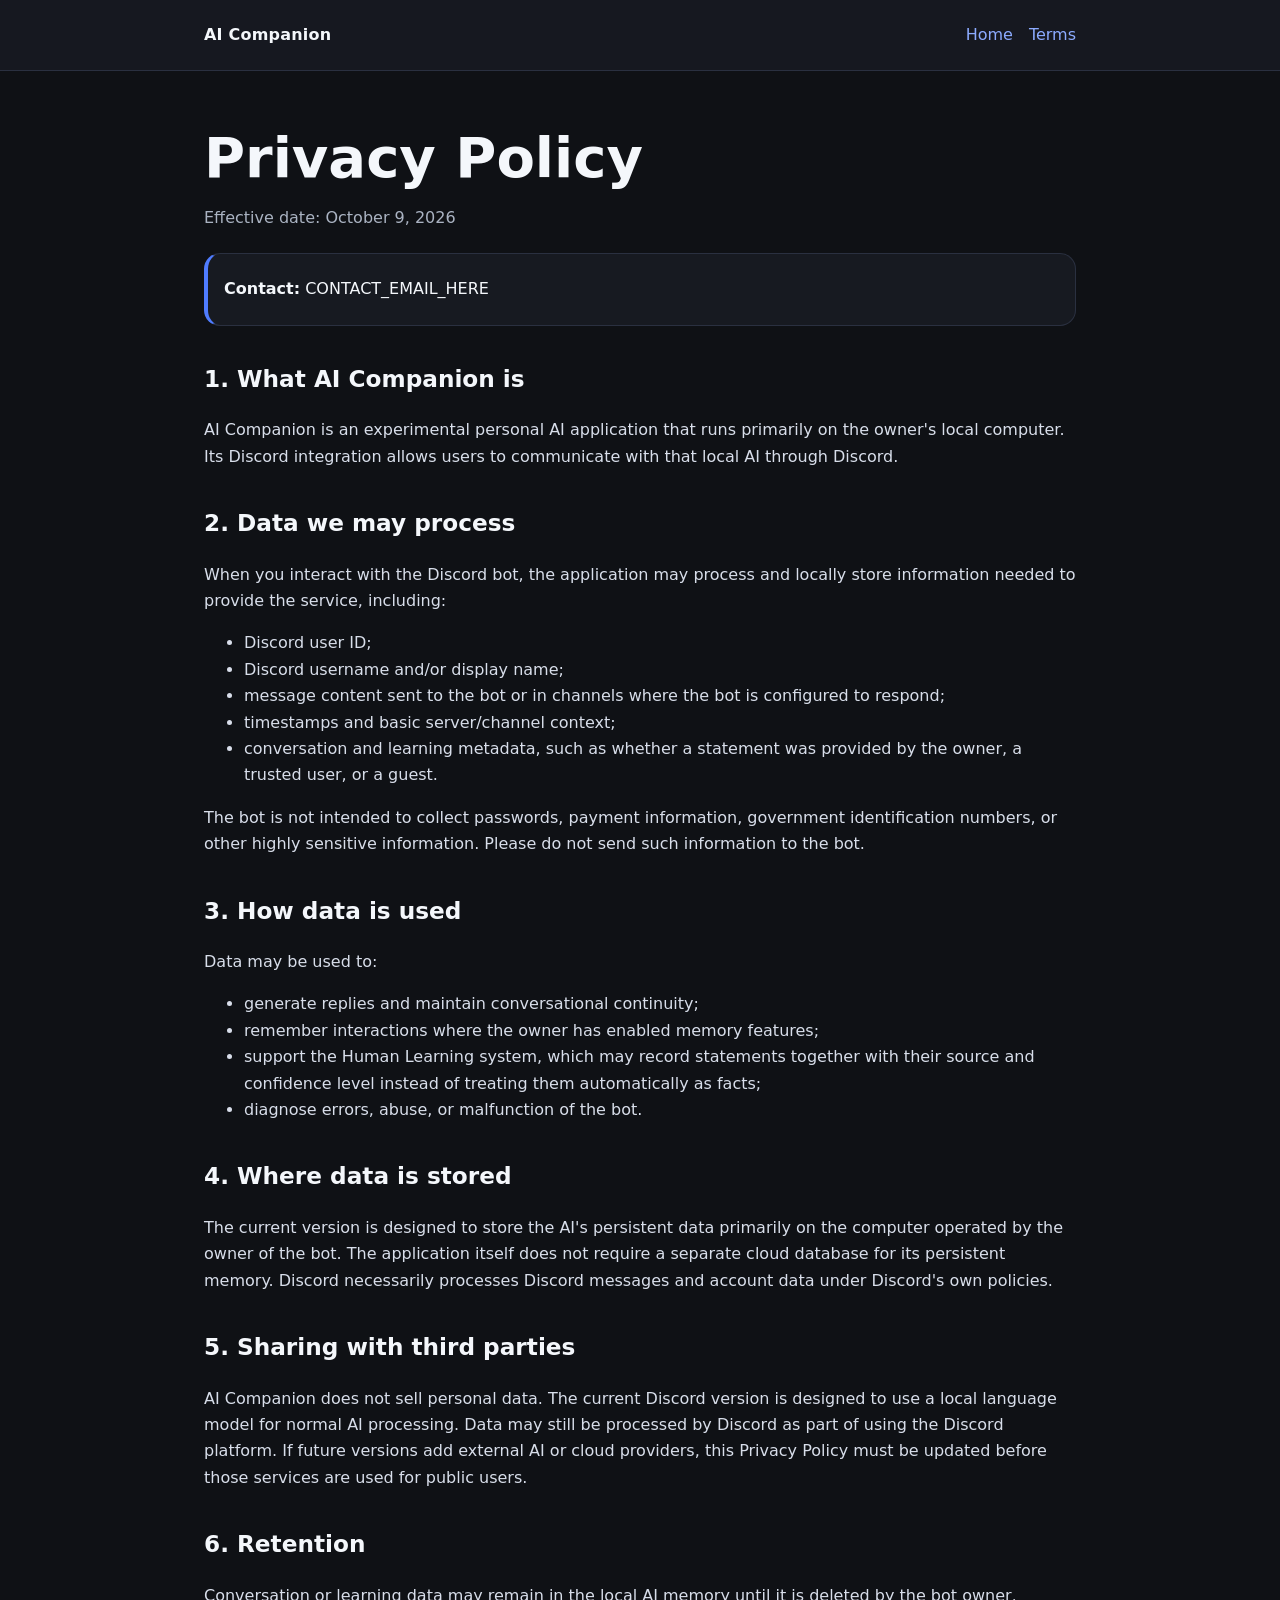
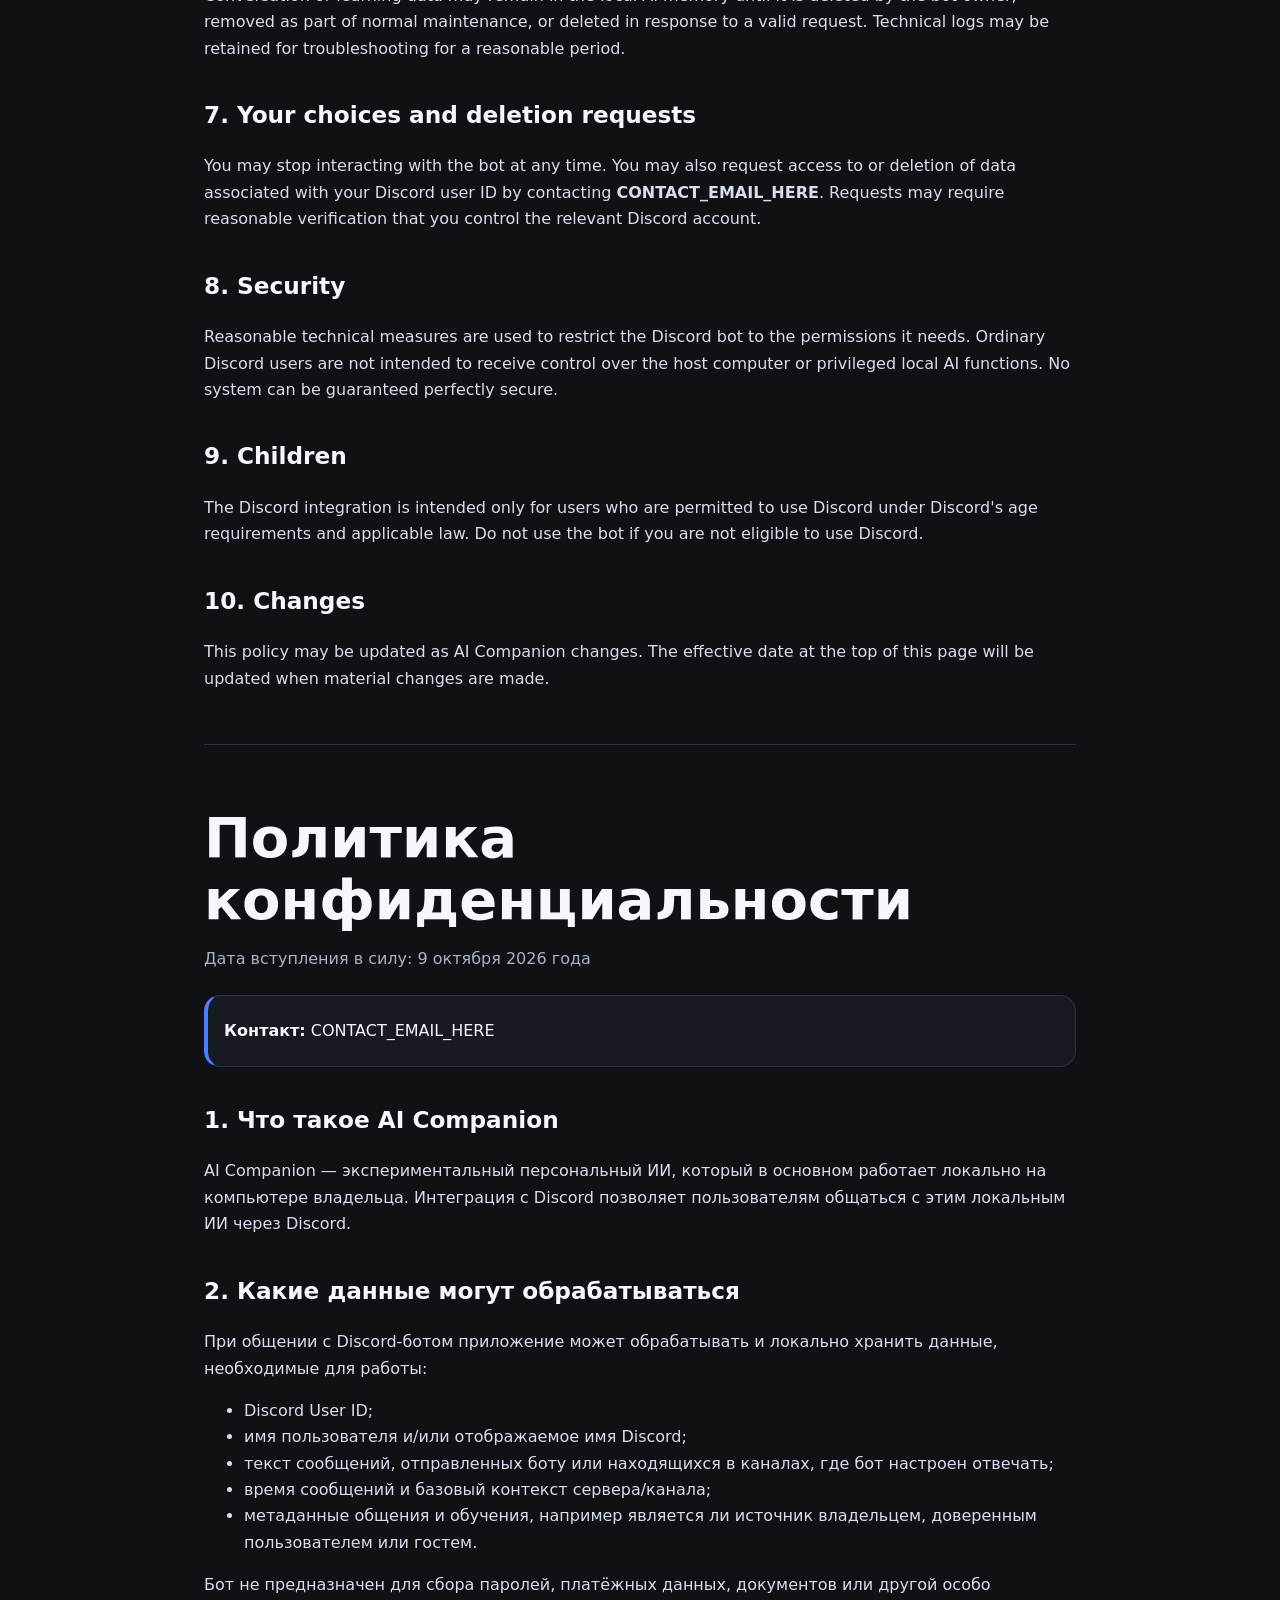
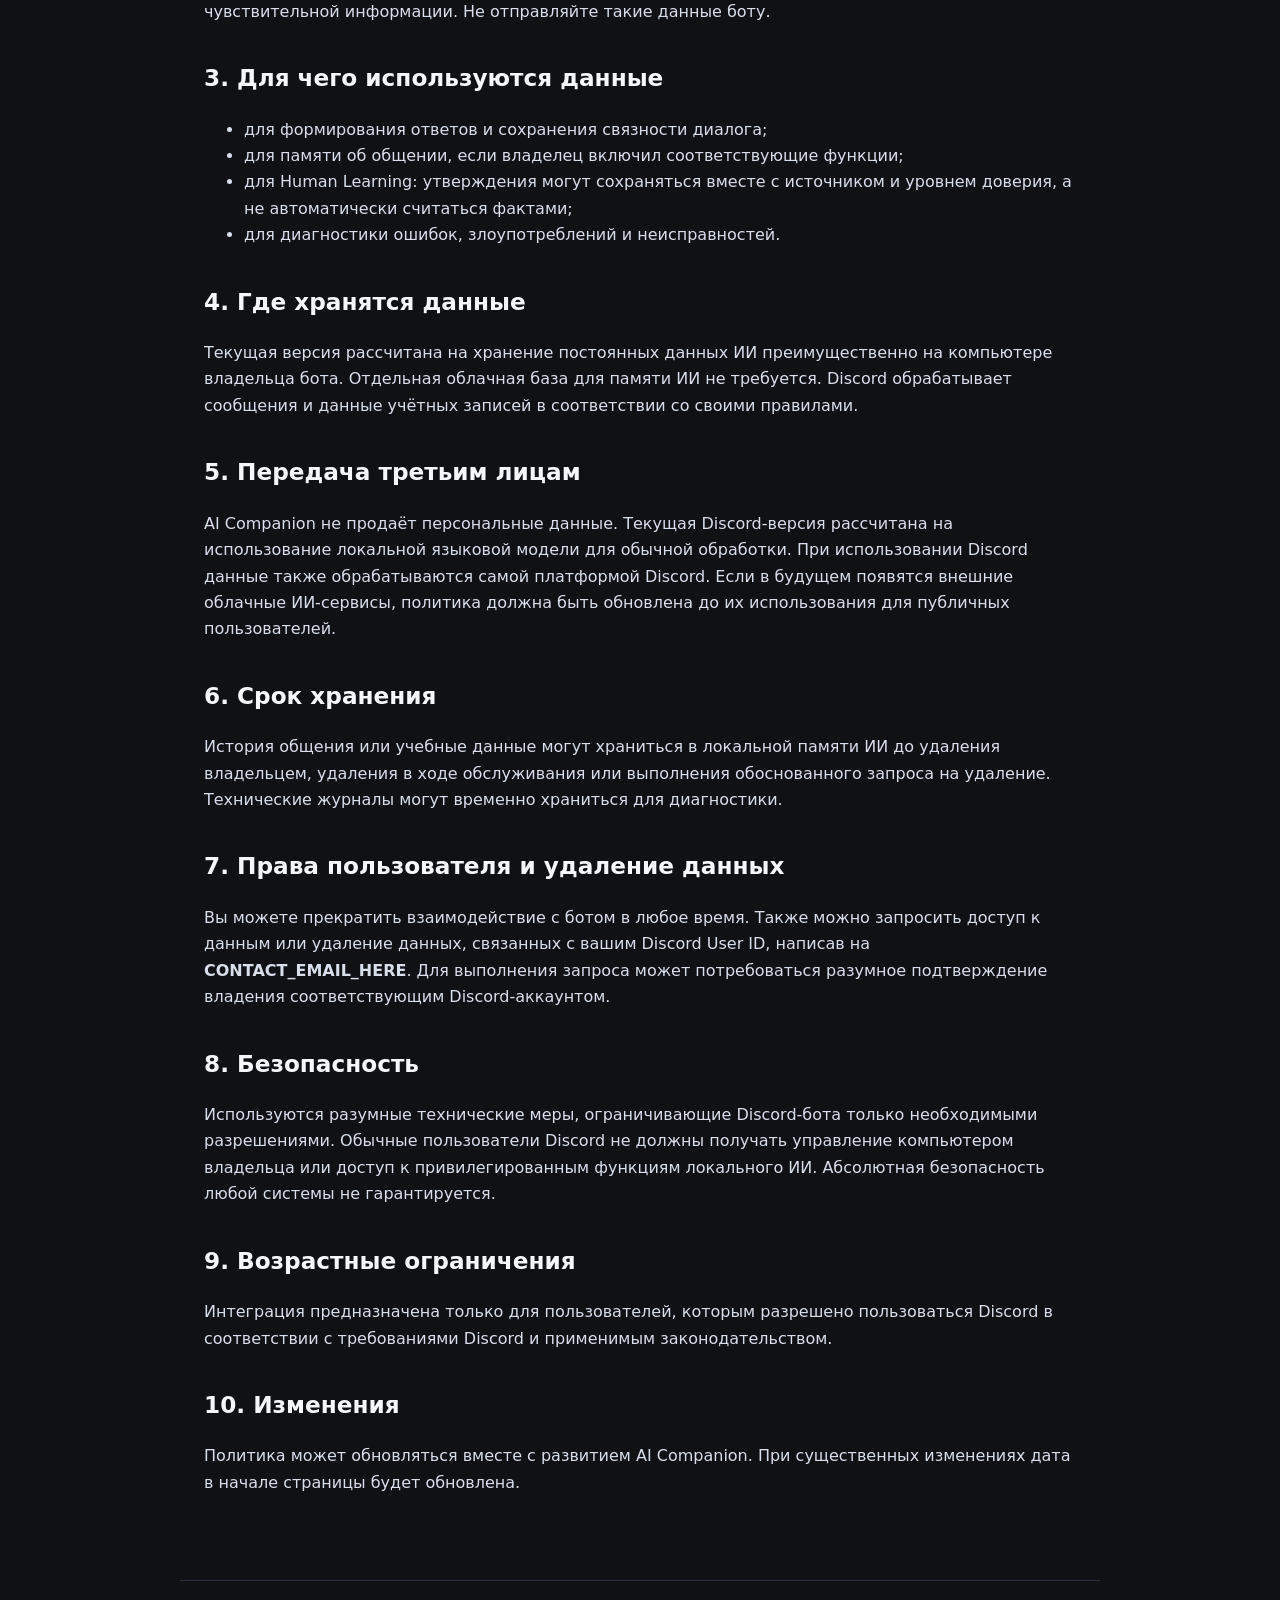
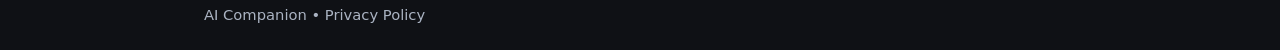
==== privacy.html @ 5ba59d53 "Add AI Companion legal pages" ====
<!doctype html>
<html lang="en">
<head>
  <meta charset="utf-8">
  <meta name="viewport" content="width=device-width, initial-scale=1">
  <title>AI Companion — Privacy Policy</title>
  <link rel="stylesheet" href="style.css">
</head>
<body>
<header><nav><div class="brand">AI Companion</div><div class="links"><a href="index.html">Home</a><a href="terms.html">Terms</a></div></nav></header>
<main>
<h1>Privacy Policy</h1>
<p class="muted">Effective date: October 9, 2026</p>
<div class="card notice"><strong>Contact:</strong> CONTACT_EMAIL_HERE</div>

<h2>1. What AI Companion is</h2>
<p>AI Companion is an experimental personal AI application that runs primarily on the owner's local computer. Its Discord integration allows users to communicate with that local AI through Discord.</p>

<h2>2. Data we may process</h2>
<p>When you interact with the Discord bot, the application may process and locally store information needed to provide the service, including:</p>
<ul>
  <li>Discord user ID;</li>
  <li>Discord username and/or display name;</li>
  <li>message content sent to the bot or in channels where the bot is configured to respond;</li>
  <li>timestamps and basic server/channel context;</li>
  <li>conversation and learning metadata, such as whether a statement was provided by the owner, a trusted user, or a guest.</li>
</ul>
<p>The bot is not intended to collect passwords, payment information, government identification numbers, or other highly sensitive information. Please do not send such information to the bot.</p>

<h2>3. How data is used</h2>
<p>Data may be used to:</p>
<ul>
  <li>generate replies and maintain conversational continuity;</li>
  <li>remember interactions where the owner has enabled memory features;</li>
  <li>support the Human Learning system, which may record statements together with their source and confidence level instead of treating them automatically as facts;</li>
  <li>diagnose errors, abuse, or malfunction of the bot.</li>
</ul>

<h2>4. Where data is stored</h2>
<p>The current version is designed to store the AI's persistent data primarily on the computer operated by the owner of the bot. The application itself does not require a separate cloud database for its persistent memory. Discord necessarily processes Discord messages and account data under Discord's own policies.</p>

<h2>5. Sharing with third parties</h2>
<p>AI Companion does not sell personal data. The current Discord version is designed to use a local language model for normal AI processing. Data may still be processed by Discord as part of using the Discord platform. If future versions add external AI or cloud providers, this Privacy Policy must be updated before those services are used for public users.</p>

<h2>6. Retention</h2>
<p>Conversation or learning data may remain in the local AI memory until it is deleted by the bot owner, removed as part of normal maintenance, or deleted in response to a valid request. Technical logs may be retained for troubleshooting for a reasonable period.</p>

<h2>7. Your choices and deletion requests</h2>
<p>You may stop interacting with the bot at any time. You may also request access to or deletion of data associated with your Discord user ID by contacting <strong>CONTACT_EMAIL_HERE</strong>. Requests may require reasonable verification that you control the relevant Discord account.</p>

<h2>8. Security</h2>
<p>Reasonable technical measures are used to restrict the Discord bot to the permissions it needs. Ordinary Discord users are not intended to receive control over the host computer or privileged local AI functions. No system can be guaranteed perfectly secure.</p>

<h2>9. Children</h2>
<p>The Discord integration is intended only for users who are permitted to use Discord under Discord's age requirements and applicable law. Do not use the bot if you are not eligible to use Discord.</p>

<h2>10. Changes</h2>
<p>This policy may be updated as AI Companion changes. The effective date at the top of this page will be updated when material changes are made.</p>

<div class="lang">
<h1>Политика конфиденциальности</h1>
<p class="muted">Дата вступления в силу: 9 октября 2026 года</p>
<div class="card notice"><strong>Контакт:</strong> CONTACT_EMAIL_HERE</div>

<h2>1. Что такое AI Companion</h2>
<p>AI Companion — экспериментальный персональный ИИ, который в основном работает локально на компьютере владельца. Интеграция с Discord позволяет пользователям общаться с этим локальным ИИ через Discord.</p>

<h2>2. Какие данные могут обрабатываться</h2>
<p>При общении с Discord-ботом приложение может обрабатывать и локально хранить данные, необходимые для работы:</p>
<ul>
  <li>Discord User ID;</li>
  <li>имя пользователя и/или отображаемое имя Discord;</li>
  <li>текст сообщений, отправленных боту или находящихся в каналах, где бот настроен отвечать;</li>
  <li>время сообщений и базовый контекст сервера/канала;</li>
  <li>метаданные общения и обучения, например является ли источник владельцем, доверенным пользователем или гостем.</li>
</ul>
<p>Бот не предназначен для сбора паролей, платёжных данных, документов или другой особо чувствительной информации. Не отправляйте такие данные боту.</p>

<h2>3. Для чего используются данные</h2>
<ul>
  <li>для формирования ответов и сохранения связности диалога;</li>
  <li>для памяти об общении, если владелец включил соответствующие функции;</li>
  <li>для Human Learning: утверждения могут сохраняться вместе с источником и уровнем доверия, а не автоматически считаться фактами;</li>
  <li>для диагностики ошибок, злоупотреблений и неисправностей.</li>
</ul>

<h2>4. Где хранятся данные</h2>
<p>Текущая версия рассчитана на хранение постоянных данных ИИ преимущественно на компьютере владельца бота. Отдельная облачная база для памяти ИИ не требуется. Discord обрабатывает сообщения и данные учётных записей в соответствии со своими правилами.</p>

<h2>5. Передача третьим лицам</h2>
<p>AI Companion не продаёт персональные данные. Текущая Discord-версия рассчитана на использование локальной языковой модели для обычной обработки. При использовании Discord данные также обрабатываются самой платформой Discord. Если в будущем появятся внешние облачные ИИ-сервисы, политика должна быть обновлена до их использования для публичных пользователей.</p>

<h2>6. Срок хранения</h2>
<p>История общения или учебные данные могут храниться в локальной памяти ИИ до удаления владельцем, удаления в ходе обслуживания или выполнения обоснованного запроса на удаление. Технические журналы могут временно храниться для диагностики.</p>

<h2>7. Права пользователя и удаление данных</h2>
<p>Вы можете прекратить взаимодействие с ботом в любое время. Также можно запросить доступ к данным или удаление данных, связанных с вашим Discord User ID, написав на <strong>CONTACT_EMAIL_HERE</strong>. Для выполнения запроса может потребоваться разумное подтверждение владения соответствующим Discord-аккаунтом.</p>

<h2>8. Безопасность</h2>
<p>Используются разумные технические меры, ограничивающие Discord-бота только необходимыми разрешениями. Обычные пользователи Discord не должны получать управление компьютером владельца или доступ к привилегированным функциям локального ИИ. Абсолютная безопасность любой системы не гарантируется.</p>

<h2>9. Возрастные ограничения</h2>
<p>Интеграция предназначена только для пользователей, которым разрешено пользоваться Discord в соответствии с требованиями Discord и применимым законодательством.</p>

<h2>10. Изменения</h2>
<p>Политика может обновляться вместе с развитием AI Companion. При существенных изменениях дата в начале страницы будет обновлена.</p>
</div>
</main>
<footer>AI Companion • Privacy Policy</footer>
</body>
</html>
---- style.css ----
:root {
  color-scheme: dark;
  --bg: #0f1115;
  --panel: #171a21;
  --text: #f4f7fb;
  --muted: #aab3c2;
  --accent: #4f7cff;
  --border: #2a3040;
  --max: 920px;
}
* { box-sizing: border-box; }
body {
  margin: 0;
  background: var(--bg);
  color: var(--text);
  font-family: Inter, ui-sans-serif, system-ui, -apple-system, BlinkMacSystemFont, "Segoe UI", sans-serif;
  line-height: 1.65;
}
header { border-bottom: 1px solid var(--border); background: rgba(23,26,33,.92); }
nav, main, footer { max-width: var(--max); margin: 0 auto; padding: 22px 24px; }
nav { display: flex; align-items: center; justify-content: space-between; gap: 18px; }
.brand { font-weight: 700; letter-spacing: .2px; }
.links { display: flex; gap: 16px; flex-wrap: wrap; }
a { color: #8cabff; text-decoration: none; }
a:hover { text-decoration: underline; }
h1 { font-size: clamp(2rem, 5vw, 3.5rem); margin: 34px 0 8px; line-height: 1.1; }
h2 { margin-top: 34px; font-size: 1.45rem; }
h3 { margin-top: 24px; }
p, li { color: #d8deea; }
.muted { color: var(--muted); }
.card { background: var(--panel); border: 1px solid var(--border); border-radius: 16px; padding: 22px; margin: 22px 0; }
.notice { border-left: 4px solid var(--accent); padding-left: 16px; }
.lang { margin-top: 52px; padding-top: 28px; border-top: 1px solid var(--border); }
code { background: #11151c; padding: 2px 6px; border-radius: 6px; }
footer { color: var(--muted); font-size: .92rem; border-top: 1px solid var(--border); margin-top: 46px; }
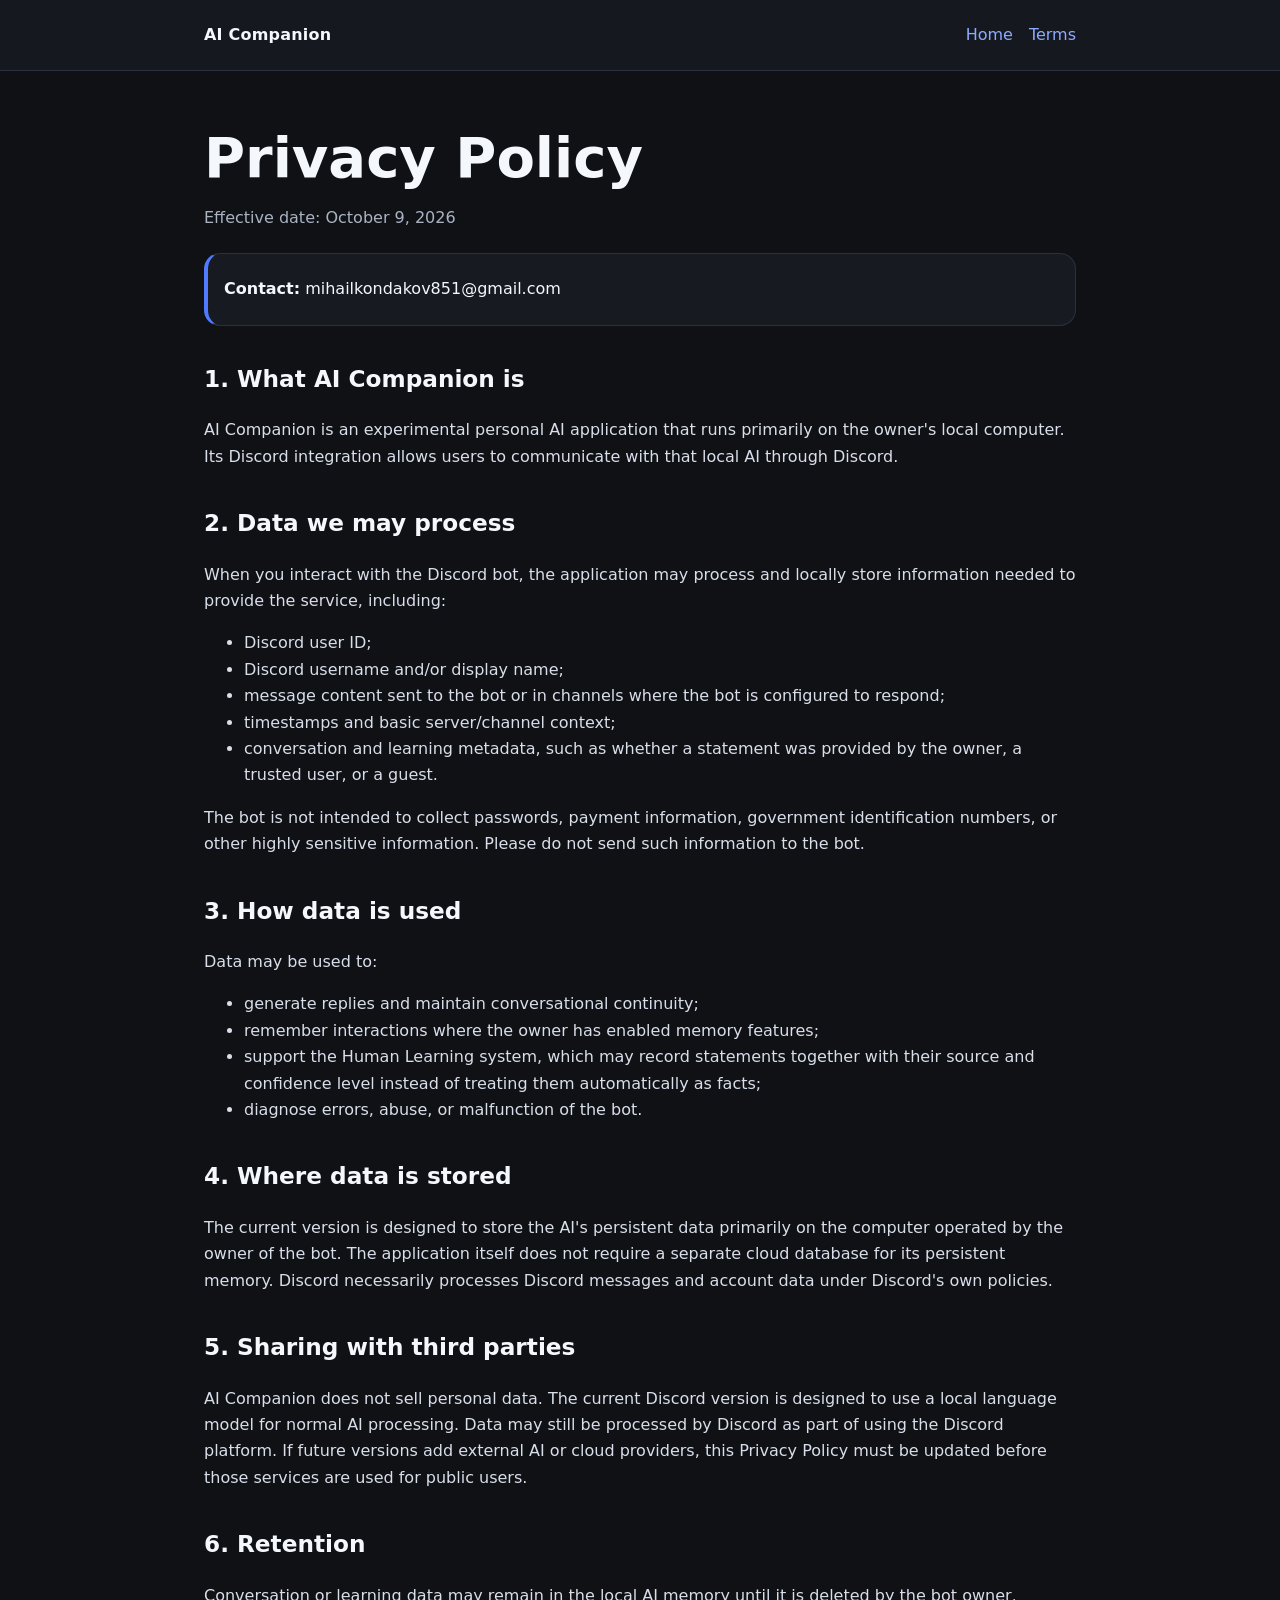
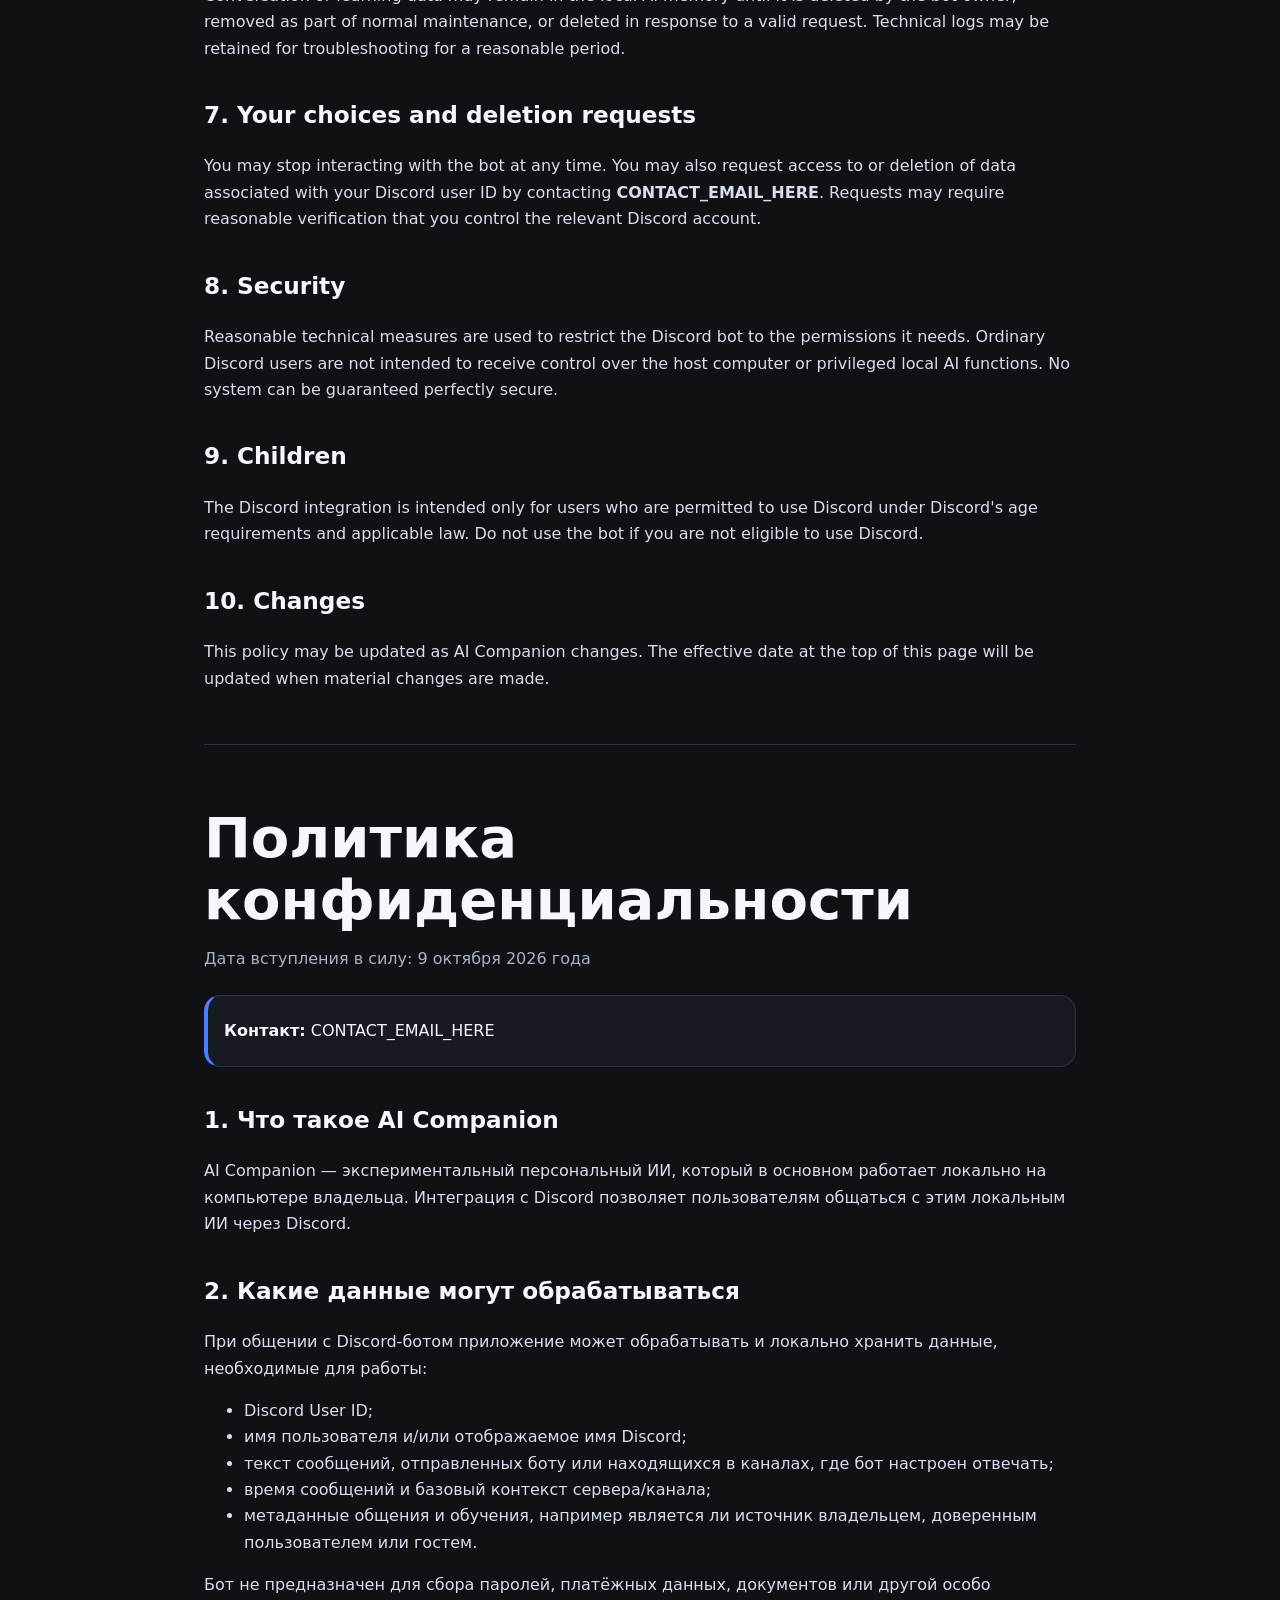
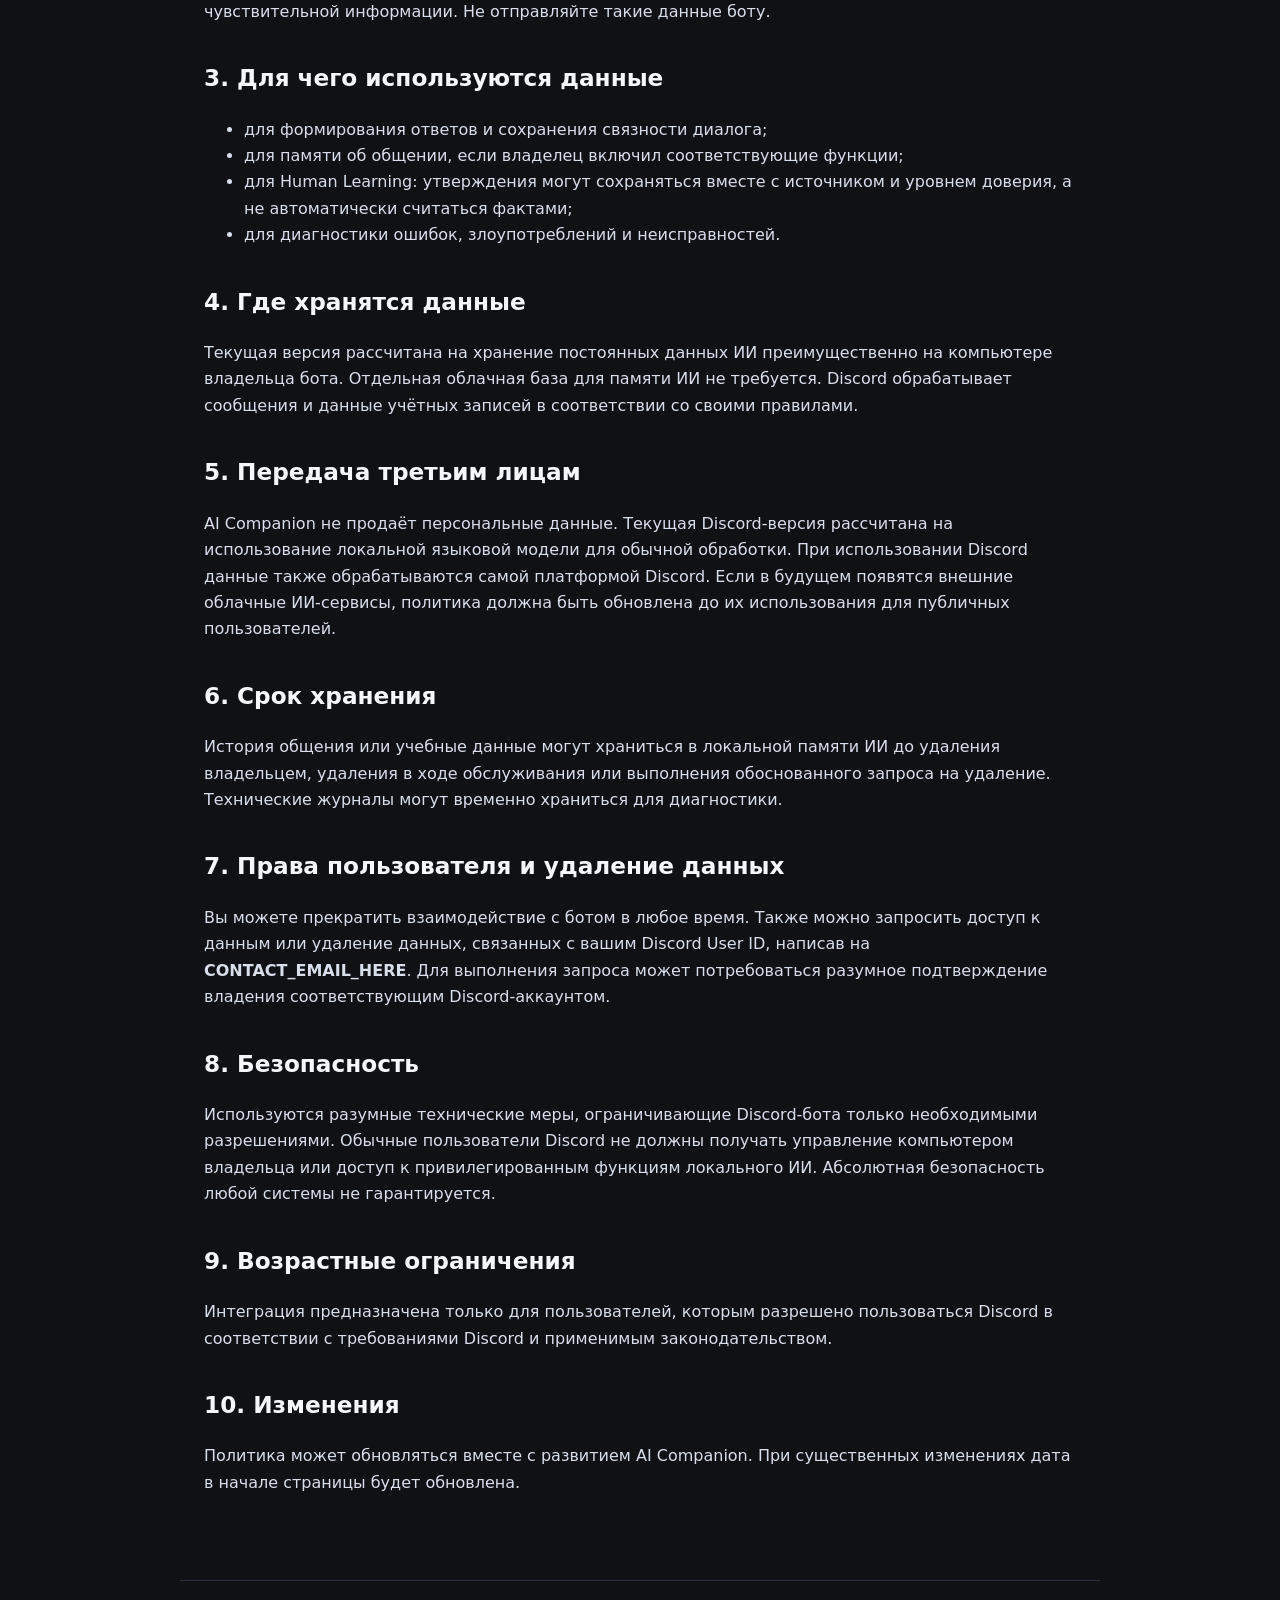
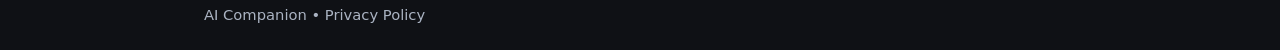
==== commit acd28231: "Update privacy.html" ====
--- a/privacy.html
+++ b/privacy.html
@@ -11,7 +11,7 @@
 <main>
 <h1>Privacy Policy</h1>
 <p class="muted">Effective date: October 9, 2026</p>
-<div class="card notice"><strong>Contact:</strong> CONTACT_EMAIL_HERE</div>
+<div class="card notice"><strong>Contact:</strong> mihailkondakov851@gmail.com</div>
 
 <h2>1. What AI Companion is</h2>
 <p>AI Companion is an experimental personal AI application that runs primarily on the owner's local computer. Its Discord integration allows users to communicate with that local AI through Discord.</p>
